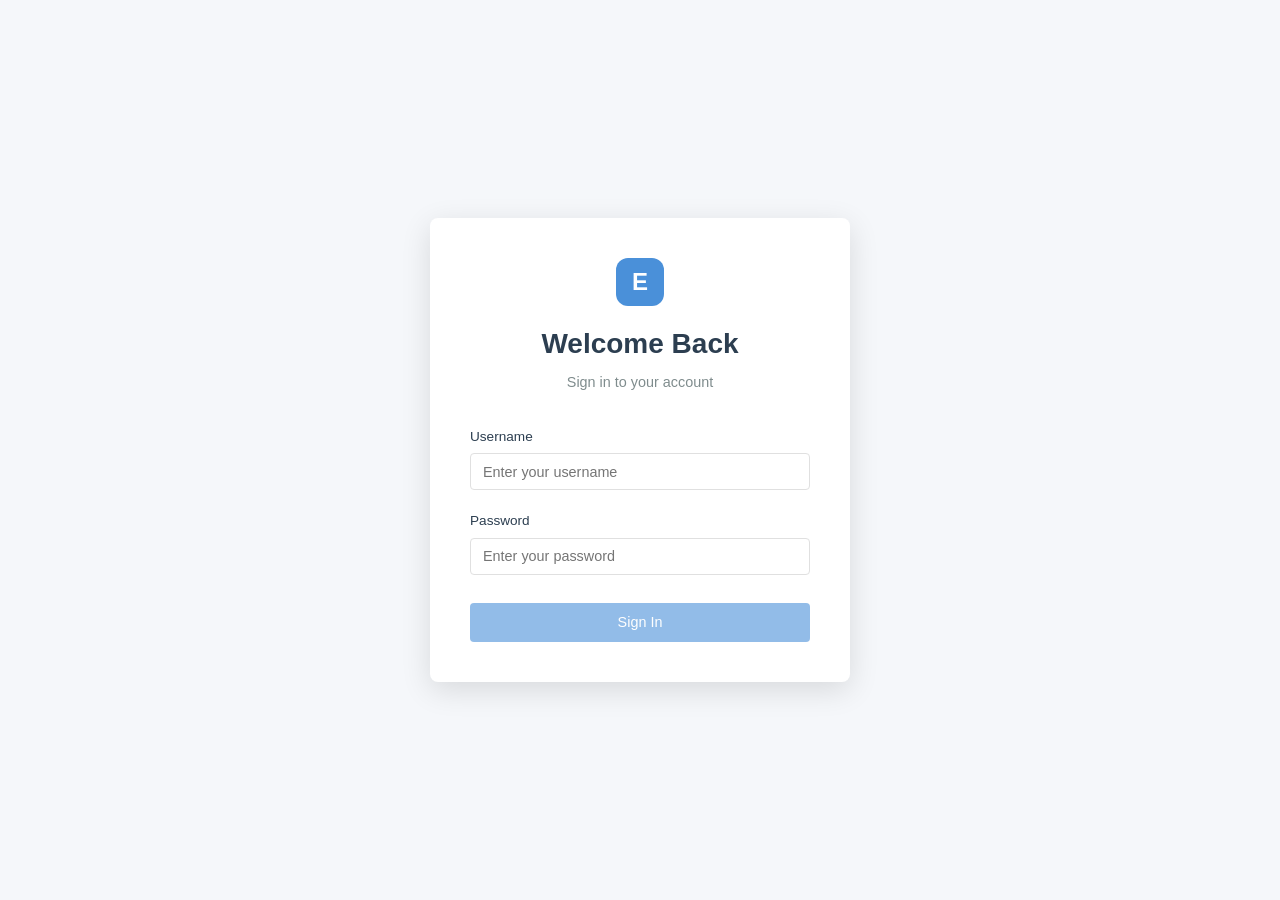
==== frontend/home.html @ dd57c87f "Full-stack Email App with JWT auth, user CRUD, and email webhook" ====
<!DOCTYPE html>
<html lang="en">
<head>
    <meta charset="UTF-8">
    <meta name="viewport" content="width=device-width, initial-scale=1.0">
    <title>Email - Email App</title>
    <link rel="stylesheet" href="css/styles.css">
    <link rel="stylesheet" href="https://cdnjs.cloudflare.com/ajax/libs/font-awesome/6.5.0/css/all.min.css">
</head>
<body>
    <!-- Top Navigation Bar -->
    <header class="top-navbar">
        <div class="nav-left">
            <div class="nav-brand">
                <div class="brand-icon">E</div>
                <div class="brand-text">
                    <span class="brand-name">Email App</span>
                </div>
            </div>
            <nav class="nav-tabs">
                <a href="home.html" class="nav-tab active" id="tab-email">
                    <i class="fa-regular fa-envelope"></i> Email
                </a>
                <a href="users.html" class="nav-tab" id="tab-users">
                    <i class="fa-solid fa-user"></i> Users
                </a>
            </nav>
        </div>
        <div class="nav-right">
            <div class="user-profile">
                <div class="user-avatar" id="user-avatar">M</div>
                <div class="user-info">
                    <span class="user-name" id="user-name">admin</span>
                </div>
            </div>
            <button class="btn-logout" id="logout-btn"><i class="fa-solid fa-right-from-bracket"></i></button>
        </div>
    </header>

    <!-- Main Content - Email Module -->
    <div class="main-content">
        <div class="page-header">
            <div>
                <h2>Email</h2>
                <span class="page-subtitle" id="email-count">0 emails</span>
            </div>
        </div>

        <!-- Email Table Container -->
        <div class="table-container">
            <div class="table-toolbar">
                <div class="toolbar-left">
                    <div class="search-wrapper">
                        <i class="fa-solid fa-magnifying-glass search-icon"></i>
                        <input type="text" class="search-input" id="search-input" placeholder="Search emails...">
                    </div>
                </div>
                <div class="toolbar-right">
                    <span class="rows-label">Rows</span>
                    <select class="page-size-select" id="page-size-select">
                        <option value="10">10</option>
                        <option value="25">25</option>
                        <option value="50">50</option>
                        <option value="100">100</option>
                    </select>
                    <div class="pagination-compact" id="pagination">
                    </div>
                </div>
            </div>

            <div id="table-wrapper">
                <table class="data-table">
                    <thead>
                        <tr>
                            <th style="width: 25%;">FROM</th>
                            <th style="width: 30%;">SUBJECT</th>
                            <th style="width: 20%;">TO</th>
                            <th style="width: 15%;">DATE</th>
                            <th style="width: 10%; text-align: right;">ACTIONS</th>
                        </tr>
                    </thead>
                    <tbody id="emails-tbody">
                    </tbody>
                </table>

                <div id="loading-overlay" class="loading-overlay" style="display: none;">
                    <div>
                        <div class="spinner"></div>
                        <div class="loading-text">Loading emails...</div>
                    </div>
                </div>

                <div id="empty-state" class="empty-state" style="display: none;">
                    <div class="empty-icon"><i class="fa-regular fa-envelope"></i></div>
                    <h3>No emails yet</h3>
                    <p>Emails received via webhook will appear here.</p>
                </div>
            </div>
        </div>
    </div>

    <!-- View Email Modal -->
    <div class="modal-overlay" id="view-email-modal">
        <div class="modal" style="max-width: 640px;">
            <div class="modal-header">
                <h3 id="view-email-subject">Email Subject</h3>
                <button class="modal-close" data-close="view-email-modal">&times;</button>
            </div>
            <div class="modal-body">
                <div class="email-meta">
                    <div class="email-meta-row">
                        <span class="email-meta-label">From:</span>
                        <span id="view-email-from"></span>
                    </div>
                    <div class="email-meta-row">
                        <span class="email-meta-label">To:</span>
                        <span id="view-email-to"></span>
                    </div>
                    <div class="email-meta-row">
                        <span class="email-meta-label">Date:</span>
                        <span id="view-email-date"></span>
                    </div>
                </div>
                <div class="email-body" id="view-email-body"></div>
            </div>
        </div>
    </div>

    <script src="js/auth.js"></script>
    <script src="js/api.js"></script>
    <script src="js/utils.js"></script>
    <script src="js/emails.js"></script>
</body>
</html>
---- frontend/css/styles.css ----
/* ============================================
   CSS Design System — Admin Dashboard
   ============================================ */

/* --- CSS Variables --- */
:root {
  /* Colors */
  --color-primary: #4a90d9;
  --color-primary-hover: #357abd;
  --color-danger: #e74c3c;
  --color-danger-hover: #c0392b;
  --color-success: #27ae60;
  --color-warning: #f39c12;
  --color-background: #f5f7fa;
  --color-card-bg: #ffffff;
  --color-text-primary: #2c3e50;
  --color-text-secondary: #7f8c8d;
  --color-border: #e0e0e0;

  /* Shadows */
  --shadow: 0 2px 12px rgba(0, 0, 0, 0.08);
  --shadow-lg: 0 8px 30px rgba(0, 0, 0, 0.12);

  /* Typography */
  --font-family: -apple-system, BlinkMacSystemFont, 'Segoe UI', Roboto, Oxygen, sans-serif;

  /* Spacing & Radius */
  --border-radius: 8px;
  --border-radius-sm: 4px;
  --transition: all 0.2s ease;
}

/* --- Global Reset & Base --- */
*,
*::before,
*::after {
  box-sizing: border-box;
  margin: 0;
  padding: 0;
}

html {
  font-size: 16px;
  -webkit-font-smoothing: antialiased;
  -moz-osx-font-smoothing: grayscale;
}

body {
  font-family: var(--font-family);
  background-color: var(--color-background);
  color: var(--color-text-primary);
  line-height: 1.6;
  min-height: 100vh;
}

a {
  color: var(--color-primary);
  text-decoration: none;
}

/* --- Top Navigation Bar (like screenshot) --- */
.top-navbar {
  background: var(--color-card-bg);
  border-bottom: 1px solid var(--color-border);
  display: flex;
  align-items: center;
  justify-content: space-between;
  padding: 0 1.5rem;
  height: 60px;
  position: sticky;
  top: 0;
  z-index: 100;
  box-shadow: 0 1px 3px rgba(0, 0, 0, 0.04);
}

.nav-left {
  display: flex;
  align-items: center;
  gap: 2rem;
}

.nav-brand {
  display: flex;
  align-items: center;
  gap: 0.6rem;
}

.brand-icon {
  width: 36px;
  height: 36px;
  background: var(--color-primary);
  border-radius: 8px;
  display: flex;
  align-items: center;
  justify-content: center;
  color: #fff;
  font-weight: 700;
  font-size: 1rem;
}

.brand-name {
  font-size: 1rem;
  font-weight: 600;
  color: var(--color-text-primary);
}

.nav-tabs {
  display: flex;
  align-items: center;
  gap: 0;
  height: 60px;
}

.nav-tab {
  display: flex;
  align-items: center;
  gap: 0.4rem;
  padding: 0 1.25rem;
  height: 100%;
  font-size: 0.9rem;
  font-weight: 500;
  color: var(--color-text-secondary);
  text-decoration: none;
  border-bottom: 3px solid transparent;
  transition: var(--transition);
}

.nav-tab:hover {
  color: var(--color-primary);
  text-decoration: none;
  background: rgba(74, 144, 217, 0.04);
}

.nav-tab.active {
  color: var(--color-primary);
  border-bottom-color: var(--color-primary);
}

.nav-right {
  display: flex;
  align-items: center;
  gap: 1rem;
}

.user-profile {
  display: flex;
  align-items: center;
  gap: 0.6rem;
}

.user-avatar {
  width: 34px;
  height: 34px;
  background: var(--color-primary);
  border-radius: 50%;
  display: flex;
  align-items: center;
  justify-content: center;
  color: #fff;
  font-weight: 600;
  font-size: 0.85rem;
}

.user-info .user-name {
  font-size: 0.85rem;
  font-weight: 500;
  color: var(--color-text-primary);
}

a:hover {
  text-decoration: underline;
}

/* --- Login Page --- */
.login-container {
  display: flex;
  align-items: center;
  justify-content: center;
  min-height: 100vh;
  padding: 1rem;
}

.login-card {
  background: var(--color-card-bg);
  border-radius: var(--border-radius);
  box-shadow: var(--shadow-lg);
  padding: 2.5rem;
  width: 100%;
  max-width: 420px;
}

.login-header {
  text-align: center;
  margin-bottom: 2rem;
}

.login-header h1 {
  font-size: 1.75rem;
  font-weight: 700;
  color: var(--color-text-primary);
  margin-bottom: 0.25rem;
}

.login-header p {
  color: var(--color-text-secondary);
  font-size: 0.9rem;
}

.login-header .app-logo {
  width: 48px;
  height: 48px;
  background: var(--color-primary);
  border-radius: 12px;
  display: inline-flex;
  align-items: center;
  justify-content: center;
  margin-bottom: 1rem;
  color: #fff;
  font-size: 1.5rem;
  font-weight: 700;
}

.login-form .form-group {
  margin-bottom: 1.25rem;
}

.login-form .btn {
  width: 100%;
  margin-top: 0.5rem;
}

.login-error {
  background: #fef2f2;
  border: 1px solid #fecaca;
  border-radius: var(--border-radius-sm);
  color: var(--color-danger);
  padding: 0.75rem 1rem;
  font-size: 0.85rem;
  margin-bottom: 1rem;
  display: none;
}

.login-error.visible {
  display: block;
}

/* --- Navigation Bar --- */
.navbar {
  background: var(--color-text-primary);
  color: #fff;
  display: flex;
  align-items: center;
  justify-content: space-between;
  padding: 0 1.5rem;
  height: 56px;
  position: sticky;
  top: 0;
  z-index: 100;
  box-shadow: 0 2px 8px rgba(0, 0, 0, 0.15);
}

.navbar .nav-title {
  font-size: 1.1rem;
  font-weight: 600;
  letter-spacing: -0.01em;
}

.navbar .nav-actions {
  display: flex;
  align-items: center;
  gap: 0.75rem;
}

.navbar .btn-logout {
  background: #f5f5f5;
  border: 1px solid var(--color-border);
  color: var(--color-text-primary);
  padding: 0.4rem 1rem;
  border-radius: var(--border-radius-sm);
  font-size: 0.85rem;
  cursor: pointer;
  transition: var(--transition);
}

.navbar .btn-logout:hover {
  background: #e8e8e8;
  border-color: #ccc;
}

.top-navbar .btn-logout {
  background: #f5f5f5;
  border: 1px solid var(--color-border);
  color: var(--color-text-primary);
  padding: 0.4rem 1rem;
  border-radius: var(--border-radius-sm);
  font-size: 0.85rem;
  cursor: pointer;
  transition: var(--transition);
  font-family: var(--font-family);
}

.top-navbar .btn-logout:hover {
  background: #e8e8e8;
  border-color: #ccc;
}

/* --- Main Content Area --- */
.main-content {
  padding: 1.5rem 2rem;
  max-width: 100%;
  margin: 0;
}

.page-header {
  display: flex;
  align-items: center;
  justify-content: space-between;
  margin-bottom: 1.5rem;
}

.page-header h2 {
  font-size: 1.4rem;
  font-weight: 600;
}

/* --- Data Table --- */
.table-container {
  background: var(--color-card-bg);
  border-radius: var(--border-radius);
  box-shadow: var(--shadow);
  overflow: hidden;
  width: 100%;
}

.table-toolbar {
  display: flex;
  align-items: center;
  justify-content: space-between;
  padding: 1rem 1.25rem;
  border-bottom: 1px solid var(--color-border);
  gap: 1rem;
  flex-wrap: wrap;
}

.table-toolbar .search-input {
  padding: 0.5rem 0.75rem;
  border: 1px solid var(--color-border);
  border-radius: var(--border-radius-sm);
  font-size: 0.85rem;
  width: 240px;
  transition: var(--transition);
}

.table-toolbar .search-input:focus {
  outline: none;
  border-color: var(--color-primary);
  box-shadow: 0 0 0 3px rgba(74, 144, 217, 0.1);
}

.data-table {
  width: 100%;
  border-collapse: collapse;
  table-layout: fixed;
}

.data-table thead {
  background: #f8f9fb;
}

.data-table th {
  padding: 0.75rem 1.25rem;
  text-align: left;
  font-size: 0.8rem;
  font-weight: 600;
  text-transform: uppercase;
  letter-spacing: 0.03em;
  color: var(--color-text-secondary);
  border-bottom: 1px solid var(--color-border);
  white-space: nowrap;
}

.data-table td {
  padding: 0.75rem 1.25rem;
  font-size: 0.9rem;
  border-bottom: 1px solid #f0f0f0;
  vertical-align: middle;
}

.data-table tbody tr:nth-child(even) {
  background: #fafbfc;
}

.data-table tbody tr:hover {
  background: #f0f4ff;
}

.data-table tbody tr:last-child td {
  border-bottom: none;
}

.data-table .actions-cell {
  display: flex;
  gap: 0.5rem;
  flex-wrap: wrap;
}

/* Action icon buttons (like screenshot) */
.action-icon {
  width: 32px;
  height: 32px;
  display: inline-flex;
  align-items: center;
  justify-content: center;
  border: none;
  background: transparent;
  color: var(--color-text-secondary);
  border-radius: var(--border-radius-sm);
  cursor: pointer;
  transition: var(--transition);
  font-size: 0.9rem;
}

.action-icon:hover {
  background: #f0f4ff;
  color: var(--color-primary);
}

.action-icon.action-danger:hover {
  background: #fef2f2;
  color: var(--color-danger);
}

/* User cell with avatar (like screenshot) */
.user-cell {
  display: flex;
  align-items: center;
  gap: 0.75rem;
}

.user-cell-avatar {
  width: 34px;
  height: 34px;
  border-radius: 50%;
  display: flex;
  align-items: center;
  justify-content: center;
  color: #fff;
  font-weight: 600;
  font-size: 0.8rem;
  flex-shrink: 0;
}

.user-cell-info {
  display: flex;
  flex-direction: column;
}

.user-cell-name {
  font-weight: 500;
  color: var(--color-text-primary);
  font-size: 0.9rem;
}

/* Toolbar layout like screenshot */
.toolbar-left {
  display: flex;
  align-items: center;
  gap: 0.75rem;
}

.toolbar-right {
  display: flex;
  align-items: center;
  gap: 0.75rem;
}

.search-wrapper {
  position: relative;
}

.search-wrapper .search-icon {
  position: absolute;
  left: 10px;
  top: 50%;
  transform: translateY(-50%);
  color: var(--color-text-secondary);
  font-size: 0.8rem;
}

.search-wrapper .search-input {
  padding-left: 2rem;
}

.rows-label {
  font-size: 0.85rem;
  color: var(--color-text-secondary);
}

/* Compact pagination like screenshot */
.pagination-compact {
  display: flex;
  align-items: center;
  gap: 0.25rem;
}

.page-nav-btn {
  width: 30px;
  height: 30px;
  display: inline-flex;
  align-items: center;
  justify-content: center;
  border: 1px solid var(--color-border);
  background: var(--color-card-bg);
  border-radius: var(--border-radius-sm);
  color: var(--color-text-primary);
  cursor: pointer;
  transition: var(--transition);
  font-size: 0.75rem;
}

.page-nav-btn:hover:not(:disabled) {
  background: #f0f4ff;
  border-color: var(--color-primary);
  color: var(--color-primary);
}

.page-nav-btn:disabled {
  opacity: 0.4;
  cursor: not-allowed;
}

.page-indicator {
  font-size: 0.85rem;
  color: var(--color-text-secondary);
  padding: 0 0.5rem;
}

/* Page subtitle */
.page-subtitle {
  font-size: 0.85rem;
  color: var(--color-text-secondary);
  font-weight: 400;
}

.page-actions {
  display: flex;
  gap: 0.75rem;
}

/* Role badge */
.role-badge {
  display: inline-block;
  padding: 0.2rem 0.6rem;
  border-radius: 12px;
  font-size: 0.75rem;
  font-weight: 500;
  text-transform: capitalize;
}

.role-badge.admin {
  background: #e8f4fd;
  color: #1a73e8;
}

.role-badge.user {
  background: #f0f9f4;
  color: #27ae60;
}

/* --- Pagination --- */
.pagination {
  display: flex;
  align-items: center;
  justify-content: center;
  gap: 0.25rem;
  padding: 1rem 1.25rem;
  border-top: 1px solid var(--color-border);
}

.pagination .page-btn {
  min-width: 36px;
  height: 36px;
  display: inline-flex;
  align-items: center;
  justify-content: center;
  border: 1px solid var(--color-border);
  background: var(--color-card-bg);
  border-radius: var(--border-radius-sm);
  font-size: 0.85rem;
  color: var(--color-text-primary);
  cursor: pointer;
  transition: var(--transition);
}

.pagination .page-btn:hover:not(.active):not(:disabled) {
  background: #f0f4ff;
  border-color: var(--color-primary);
  color: var(--color-primary);
}

.pagination .page-btn.active {
  background: var(--color-primary);
  border-color: var(--color-primary);
  color: #fff;
  font-weight: 600;
}

.pagination .page-btn:disabled {
  opacity: 0.4;
  cursor: not-allowed;
}

.pagination .page-info {
  margin: 0 0.75rem;
  font-size: 0.85rem;
  color: var(--color-text-secondary);
}

.pagination .page-size-select {
  margin-left: 1rem;
  padding: 0.4rem 0.6rem;
  border: 1px solid var(--color-border);
  border-radius: var(--border-radius-sm);
  font-size: 0.85rem;
  background: var(--color-card-bg);
  cursor: pointer;
}

/* --- Buttons --- */
.btn {
  display: inline-flex;
  align-items: center;
  justify-content: center;
  gap: 0.4rem;
  padding: 0.6rem 1.25rem;
  font-size: 0.9rem;
  font-weight: 500;
  border: none;
  border-radius: var(--border-radius-sm);
  cursor: pointer;
  transition: var(--transition);
  font-family: var(--font-family);
  text-decoration: none;
  line-height: 1.4;
}

.btn:focus-visible {
  outline: 2px solid var(--color-primary);
  outline-offset: 2px;
}

.btn-primary {
  background: var(--color-primary);
  color: #fff;
}

.btn-primary:hover {
  background: var(--color-primary-hover);
}

.btn-danger {
  background: var(--color-danger);
  color: #fff;
}

.btn-danger:hover {
  background: var(--color-danger-hover);
}

.btn-secondary {
  background: #ecf0f1;
  color: var(--color-text-primary);
}

.btn-secondary:hover {
  background: #dfe6e9;
}

.btn-sm {
  padding: 0.35rem 0.75rem;
  font-size: 0.8rem;
}

.btn:disabled {
  opacity: 0.6;
  cursor: not-allowed;
  pointer-events: none;
}

/* --- Modals --- */
.modal-overlay {
  position: fixed;
  inset: 0;
  background: rgba(0, 0, 0, 0.5);
  display: flex;
  align-items: center;
  justify-content: center;
  z-index: 1000;
  opacity: 0;
  visibility: hidden;
  transition: opacity 0.2s ease, visibility 0.2s ease;
  padding: 1rem;
}

.modal-overlay.active {
  opacity: 1;
  visibility: visible;
}

.modal {
  background: var(--color-card-bg);
  border-radius: var(--border-radius);
  box-shadow: var(--shadow-lg);
  width: 100%;
  max-width: 480px;
  max-height: 90vh;
  overflow-y: auto;
  transform: translateY(20px);
  transition: transform 0.2s ease;
}

.modal-overlay.active .modal {
  transform: translateY(0);
}

.modal-header {
  display: flex;
  align-items: center;
  justify-content: space-between;
  padding: 1.25rem 1.5rem;
  border-bottom: 1px solid var(--color-border);
}

.modal-header h3 {
  font-size: 1.1rem;
  font-weight: 600;
}

.modal-close {
  width: 32px;
  height: 32px;
  display: inline-flex;
  align-items: center;
  justify-content: center;
  background: none;
  border: none;
  border-radius: var(--border-radius-sm);
  font-size: 1.25rem;
  color: var(--color-text-secondary);
  cursor: pointer;
  transition: var(--transition);
}

.modal-close:hover {
  background: #f0f0f0;
  color: var(--color-text-primary);
}

.modal-body {
  padding: 1.5rem;
}

.modal-footer {
  display: flex;
  align-items: center;
  justify-content: flex-end;
  gap: 0.75rem;
  padding: 1rem 1.5rem;
  border-top: 1px solid var(--color-border);
}

/* --- Forms --- */
.form-group {
  margin-bottom: 1rem;
}

.form-group label {
  display: block;
  font-size: 0.85rem;
  font-weight: 500;
  color: var(--color-text-primary);
  margin-bottom: 0.35rem;
}

.form-group input,
.form-group select {
  width: 100%;
  padding: 0.6rem 0.75rem;
  font-size: 0.9rem;
  font-family: var(--font-family);
  border: 1px solid var(--color-border);
  border-radius: var(--border-radius-sm);
  background: var(--color-card-bg);
  color: var(--color-text-primary);
  transition: var(--transition);
}

.form-group input:focus,
.form-group select:focus {
  outline: none;
  border-color: var(--color-primary);
  box-shadow: 0 0 0 3px rgba(74, 144, 217, 0.1);
}

.form-group input.error,
.form-group select.error {
  border-color: var(--color-danger);
  box-shadow: 0 0 0 3px rgba(231, 76, 60, 0.08);
}

.form-group input:disabled,
.form-group select:disabled {
  background: #f5f5f5;
  color: var(--color-text-secondary);
  cursor: not-allowed;
}

.form-error {
  color: var(--color-danger);
  font-size: 0.8rem;
  margin-top: 0.3rem;
  display: none;
}

.form-error.visible {
  display: block;
}

/* --- Toast Notifications --- */
.toast-container {
  position: fixed;
  top: 1rem;
  right: 1rem;
  z-index: 2000;
  display: flex;
  flex-direction: column;
  gap: 0.5rem;
  pointer-events: none;
}

.toast {
  background: var(--color-card-bg);
  border-radius: var(--border-radius-sm);
  box-shadow: var(--shadow-lg);
  padding: 0.85rem 1.25rem;
  font-size: 0.875rem;
  display: flex;
  align-items: center;
  gap: 0.5rem;
  min-width: 280px;
  max-width: 400px;
  border-left: 4px solid transparent;
  pointer-events: all;
  animation: toast-slide-in 0.3s ease forwards;
}

.toast.toast-success {
  border-left-color: var(--color-success);
}

.toast.toast-error {
  border-left-color: var(--color-danger);
}

.toast.toast-warning {
  border-left-color: var(--color-warning);
}

.toast.toast-dismiss {
  animation: toast-slide-out 0.3s ease forwards;
}

@keyframes toast-slide-in {
  from {
    opacity: 0;
    transform: translateX(100%);
  }
  to {
    opacity: 1;
    transform: translateX(0);
  }
}

@keyframes toast-slide-out {
  from {
    opacity: 1;
    transform: translateX(0);
  }
  to {
    opacity: 0;
    transform: translateX(100%);
  }
}

/* --- Loading Spinner --- */
.loading-overlay {
  position: absolute;
  inset: 0;
  background: rgba(255, 255, 255, 0.7);
  display: flex;
  align-items: center;
  justify-content: center;
  z-index: 10;
  border-radius: var(--border-radius);
}

.spinner {
  width: 36px;
  height: 36px;
  border: 3px solid var(--color-border);
  border-top-color: var(--color-primary);
  border-radius: 50%;
  animation: spin 0.8s linear infinite;
}

.spinner-sm {
  width: 18px;
  height: 18px;
  border-width: 2px;
}

@keyframes spin {
  to {
    transform: rotate(360deg);
  }
}

.loading-text {
  margin-top: 0.75rem;
  font-size: 0.85rem;
  color: var(--color-text-secondary);
}

.table-loading {
  position: relative;
  min-height: 200px;
}

/* --- Empty State --- */
.empty-state {
  display: flex;
  flex-direction: column;
  align-items: center;
  justify-content: center;
  padding: 3rem 1.5rem;
  text-align: center;
}

.empty-state .empty-icon {
  font-size: 3rem;
  margin-bottom: 1rem;
  opacity: 0.4;
}

.empty-state h3 {
  font-size: 1.1rem;
  font-weight: 600;
  color: var(--color-text-primary);
  margin-bottom: 0.35rem;
}

.empty-state p {
  font-size: 0.9rem;
  color: var(--color-text-secondary);
  max-width: 320px;
}

/* --- Confirmation Dialog --- */
.confirm-dialog {
  max-width: 380px;
}

.confirm-dialog .modal-body {
  text-align: center;
  padding: 1.5rem 2rem;
}

.confirm-dialog .confirm-icon {
  font-size: 2.5rem;
  margin-bottom: 0.75rem;
  color: var(--color-warning);
}

.confirm-dialog .confirm-message {
  font-size: 0.95rem;
  color: var(--color-text-primary);
  margin-bottom: 0.25rem;
}

.confirm-dialog .confirm-sub {
  font-size: 0.85rem;
  color: var(--color-text-secondary);
}

.confirm-dialog .modal-footer {
  justify-content: center;
}

/* --- Responsive — Tablets & smaller — */
@media (max-width: 992px) {
  .main-content {
    padding: 1rem;
  }

  .table-toolbar {
    flex-direction: column;
    align-items: stretch;
  }

  .table-toolbar .search-input {
    width: 100%;
  }
}

/* --- Responsive — Mobile — */
@media (max-width: 768px) {
  .navbar {
    padding: 0 1rem;
  }

  .page-header {
    flex-direction: column;
    align-items: flex-start;
    gap: 0.75rem;
  }

  .data-table {
    display: block;
    overflow-x: auto;
    white-space: nowrap;
  }

  .pagination {
    flex-wrap: wrap;
    gap: 0.4rem;
  }

  .pagination .page-size-select {
    margin-left: 0;
    margin-top: 0.5rem;
  }

  .modal {
    max-width: 100%;
    margin: 0.5rem;
  }

  .toast-container {
    left: 1rem;
    right: 1rem;
  }

  .toast {
    min-width: auto;
    max-width: 100%;
  }
}

@media (max-width: 480px) {
  .login-card {
    padding: 1.5rem;
    box-shadow: none;
    border-radius: 0;
  }

  .login-container {
    padding: 0;
    align-items: stretch;
  }

  .data-table th,
  .data-table td {
    padding: 0.6rem 0.75rem;
    font-size: 0.8rem;
  }

  .btn {
    padding: 0.5rem 1rem;
    font-size: 0.85rem;
  }
}

/* --- Email Module Styles --- */
.user-cell-sub {
  font-size: 0.75rem;
  color: var(--color-text-secondary);
}

.email-subject-cell {
  font-weight: 500;
  white-space: nowrap;
  overflow: hidden;
  text-overflow: ellipsis;
}

.email-to-cell {
  color: var(--color-text-secondary);
  font-size: 0.85rem;
  white-space: nowrap;
  overflow: hidden;
  text-overflow: ellipsis;
}

/* Email view modal */
.email-meta {
  margin-bottom: 1.25rem;
  padding-bottom: 1rem;
  border-bottom: 1px solid var(--color-border);
}

.email-meta-row {
  display: flex;
  gap: 0.5rem;
  margin-bottom: 0.4rem;
  font-size: 0.875rem;
}

.email-meta-label {
  font-weight: 600;
  color: var(--color-text-secondary);
  min-width: 50px;
}

.email-body {
  font-size: 0.9rem;
  line-height: 1.7;
  white-space: pre-wrap;
  color: var(--color-text-primary);
}
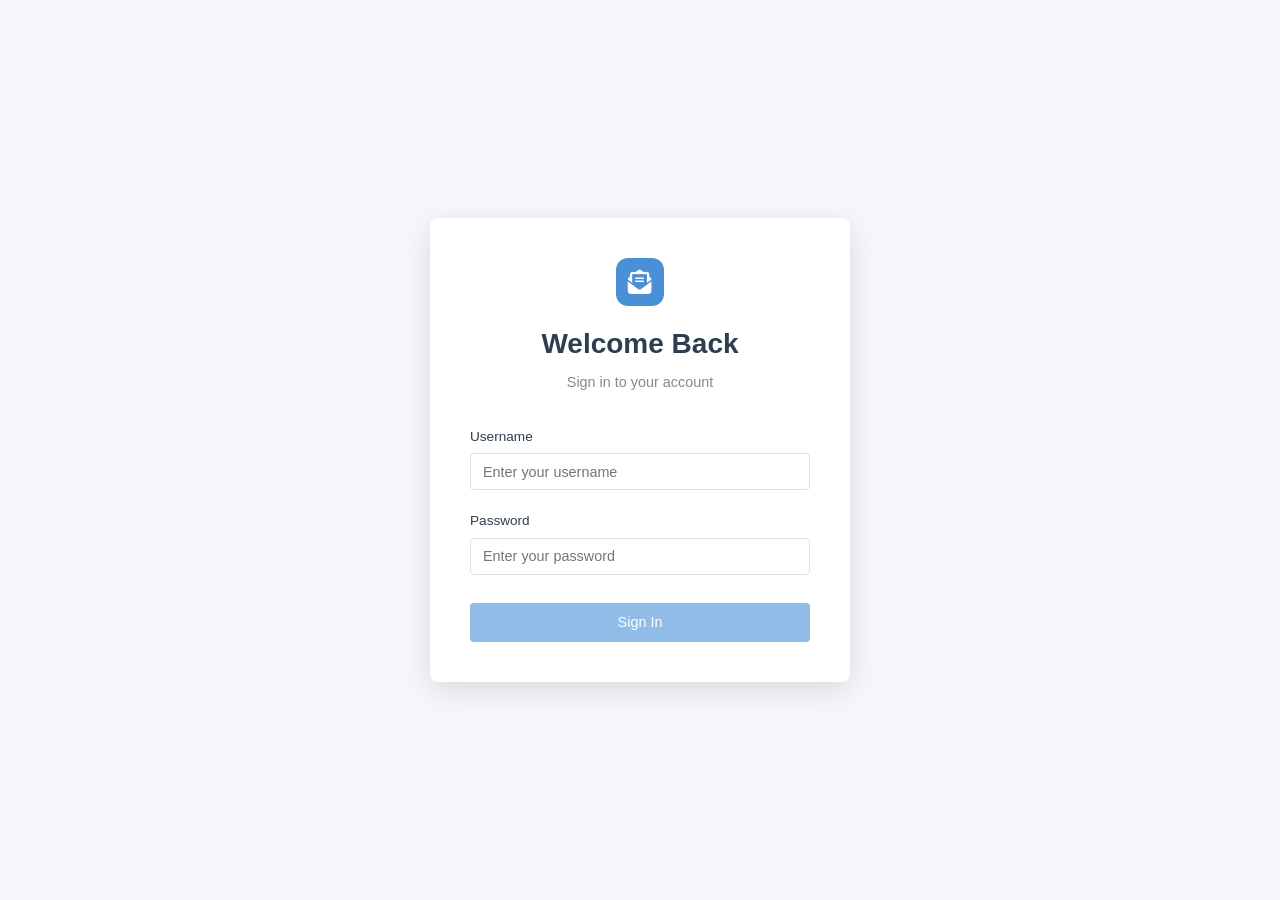
==== commit c6081382: "Add Logs module, comment/status, attachment viewer, brand column, time fixes" ====
--- a/frontend/home.html
+++ b/frontend/home.html
@@ -12,7 +12,7 @@
     <header class="top-navbar">
         <div class="nav-left">
             <div class="nav-brand">
-                <div class="brand-icon">E</div>
+                <div class="brand-icon"><i class="fa-solid fa-envelope-open-text"></i></div>
                 <div class="brand-text">
                     <span class="brand-name">Email App</span>
                 </div>
@@ -23,6 +23,9 @@
                 </a>
                 <a href="users.html" class="nav-tab" id="tab-users">
                     <i class="fa-solid fa-user"></i> Users
+                </a>
+                <a href="logs.html" class="nav-tab" id="tab-logs">
+                    <i class="fa-solid fa-clock-rotate-left"></i> Logs
                 </a>
             </nav>
         </div>
@@ -72,10 +75,14 @@
                 <table class="data-table">
                     <thead>
                         <tr>
-                            <th style="width: 25%;">FROM</th>
-                            <th style="width: 30%;">SUBJECT</th>
-                            <th style="width: 20%;">TO</th>
-                            <th style="width: 15%;">DATE</th>
+                            <th style="width: 18%;">FROM</th>
+                            <th style="width: 12%;">SUBJECT</th>
+                            <th style="width: 8%;">BRAND</th>
+                            <th style="width: 14%;">MESSAGE</th>
+                            <th style="width: 9%;">ATTACHMENT</th>
+                            <th style="width: 10%;">COMMENT</th>
+                            <th style="width: 7%;">STATUS</th>
+                            <th style="width: 12%;">DATE</th>
                             <th style="width: 10%; text-align: right;">ACTIONS</th>
                         </tr>
                     </thead>
@@ -95,6 +102,49 @@
                     <h3>No emails yet</h3>
                     <p>Emails received via webhook will appear here.</p>
                 </div>
+            </div>
+        </div>
+    </div>
+
+    <!-- Comment Modal -->
+    <div class="modal-overlay" id="comment-modal">
+        <div class="modal" style="max-width: 500px;">
+            <div class="modal-header">
+                <h3><i class="fa-regular fa-comment"></i> Add Comment</h3>
+                <button class="modal-close" data-close="comment-modal">&times;</button>
+            </div>
+            <div class="modal-body">
+                <form id="comment-form" novalidate>
+                    <input type="hidden" id="comment-email-id">
+                    <div class="form-group">
+                        <label for="comment-text">Comment</label>
+                        <textarea id="comment-text" rows="4" style="width:100%; padding:0.6rem 0.75rem; font-size:0.9rem; font-family:var(--font-family); border:1px solid var(--color-border); border-radius:var(--border-radius-sm); resize:vertical;" placeholder="Enter your comment..."></textarea>
+                        <div class="form-error" id="comment-error"></div>
+                    </div>
+                    <div class="form-group">
+                        <label for="comment-status">Status</label>
+                        <select id="comment-status" style="width:100%; padding:0.6rem 0.75rem; font-size:0.9rem; border:1px solid var(--color-border); border-radius:var(--border-radius-sm);">
+                            <option value="Pending">Pending</option>
+                            <option value="Resolved" selected>Resolved</option>
+                        </select>
+                    </div>
+                </form>
+            </div>
+            <div class="modal-footer">
+                <button class="btn btn-secondary" data-close="comment-modal">Cancel</button>
+                <button class="btn btn-primary" id="comment-submit-btn">Save</button>
+            </div>
+        </div>
+    </div>
+
+    <!-- Attachment Viewer Modal -->
+    <div class="modal-overlay" id="attachment-modal">
+        <div class="modal" style="max-width: 800px;">
+            <div class="modal-header">
+                <h3><i class="fa-solid fa-paperclip"></i> Attachment</h3>
+                <button class="modal-close" data-close="attachment-modal">&times;</button>
+            </div>
+            <div class="modal-body" id="attachment-content" style="padding: 1rem; min-height: 200px;">
             </div>
         </div>
     </div>
--- a/frontend/css/styles.css
+++ b/frontend/css/styles.css
@@ -381,9 +381,12 @@
 
 .data-table td {
   padding: 0.75rem 1.25rem;
-  font-size: 0.9rem;
+  font-size: 0.85rem;
   border-bottom: 1px solid #f0f0f0;
   vertical-align: middle;
+  white-space: nowrap;
+  overflow: hidden;
+  text-overflow: ellipsis;
 }
 
 .data-table tbody tr:nth-child(even) {
@@ -400,8 +403,10 @@
 
 .data-table .actions-cell {
   display: flex;
-  gap: 0.5rem;
-  flex-wrap: wrap;
+  gap: 0.25rem;
+  flex-wrap: nowrap;
+  justify-content: flex-end;
+  align-items: center;
 }
 
 /* Action icon buttons (like screenshot) */
@@ -1127,3 +1132,173 @@
   white-space: pre-wrap;
   color: var(--color-text-primary);
 }
+
+/* --- Brand Badge --- */
+.brand-badge {
+  display: inline-block;
+  padding: 0.2rem 0.6rem;
+  border-radius: 12px;
+  font-size: 0.8rem;
+  font-weight: 500;
+  background: #e8f4fd;
+  color: #1a73e8;
+  text-transform: capitalize;
+}
+
+/* --- Status Badge --- */
+.status-badge {
+  display: inline-block;
+  padding: 0.2rem 0.6rem;
+  border-radius: 12px;
+  font-size: 0.75rem;
+  font-weight: 500;
+}
+
+.status-received {
+  background: #f0f9f4;
+  color: #27ae60;
+}
+
+.status-read {
+  background: #f0f4ff;
+  color: #4a90d9;
+}
+
+/* --- Message Preview --- */
+.message-preview-cell {
+  color: var(--color-text-secondary);
+  font-size: 0.83rem;
+  white-space: nowrap;
+  overflow: hidden;
+  text-overflow: ellipsis;
+  max-width: 200px;
+}
+
+/* --- Attachment Link --- */
+.attachment-link {
+  display: inline-flex;
+  align-items: center;
+  gap: 0.3rem;
+  color: var(--color-primary);
+  font-size: 0.8rem;
+  font-weight: 500;
+  text-decoration: none;
+  padding: 0.2rem 0.5rem;
+  border-radius: var(--border-radius-sm);
+  transition: var(--transition);
+}
+
+.attachment-link:hover {
+  background: #f0f4ff;
+  text-decoration: none;
+}
+
+.no-attachment {
+  color: var(--color-text-secondary);
+  font-size: 0.85rem;
+}
+
+/* --- Attachment Grid in Modal --- */
+.attachment-grid {
+  display: grid;
+  grid-template-columns: repeat(auto-fill, minmax(250px, 1fr));
+  gap: 1rem;
+}
+
+.attachment-item {
+  border: 1px solid var(--color-border);
+  border-radius: var(--border-radius);
+  overflow: hidden;
+  background: #fafbfc;
+}
+
+.attachment-item-full {
+  grid-column: 1 / -1;
+}
+
+.attachment-image {
+  width: 100%;
+  max-height: 400px;
+  object-fit: contain;
+  display: block;
+  background: #f5f5f5;
+  padding: 0.5rem;
+}
+
+.attachment-pdf {
+  width: 100%;
+  height: 500px;
+  border: none;
+}
+
+.attachment-item-footer {
+  display: flex;
+  align-items: center;
+  justify-content: space-between;
+  padding: 0.6rem 0.75rem;
+  border-top: 1px solid var(--color-border);
+  background: var(--color-card-bg);
+}
+
+.attachment-label {
+  font-size: 0.8rem;
+  color: var(--color-text-secondary);
+}
+
+.attachment-download {
+  width: 28px;
+  height: 28px;
+  display: inline-flex;
+  align-items: center;
+  justify-content: center;
+  border-radius: var(--border-radius-sm);
+  color: var(--color-primary);
+  transition: var(--transition);
+  text-decoration: none;
+}
+
+.attachment-download:hover {
+  background: #f0f4ff;
+}
+
+.attachment-item-file {
+  display: flex;
+  flex-direction: column;
+  align-items: center;
+  justify-content: center;
+  padding: 1.5rem;
+  gap: 0.75rem;
+  text-align: center;
+}
+
+.attachment-file-icon {
+  font-size: 2.5rem;
+  color: var(--color-primary);
+}
+
+.attachment-filename {
+  font-size: 0.85rem;
+  color: var(--color-text-primary);
+  word-break: break-all;
+}
+
+/* --- Status Pending/Resolved --- */
+.status-pending {
+  background: #fff3e0;
+  color: #e65100;
+}
+
+.status-resolved {
+  background: #f0f9f4;
+  color: #27ae60;
+}
+
+/* --- Comment Cell --- */
+.comment-cell {
+  font-size: 0.8rem;
+  color: var(--color-text-secondary);
+  white-space: nowrap;
+  overflow: hidden;
+  text-overflow: ellipsis;
+  max-width: 140px;
+}
